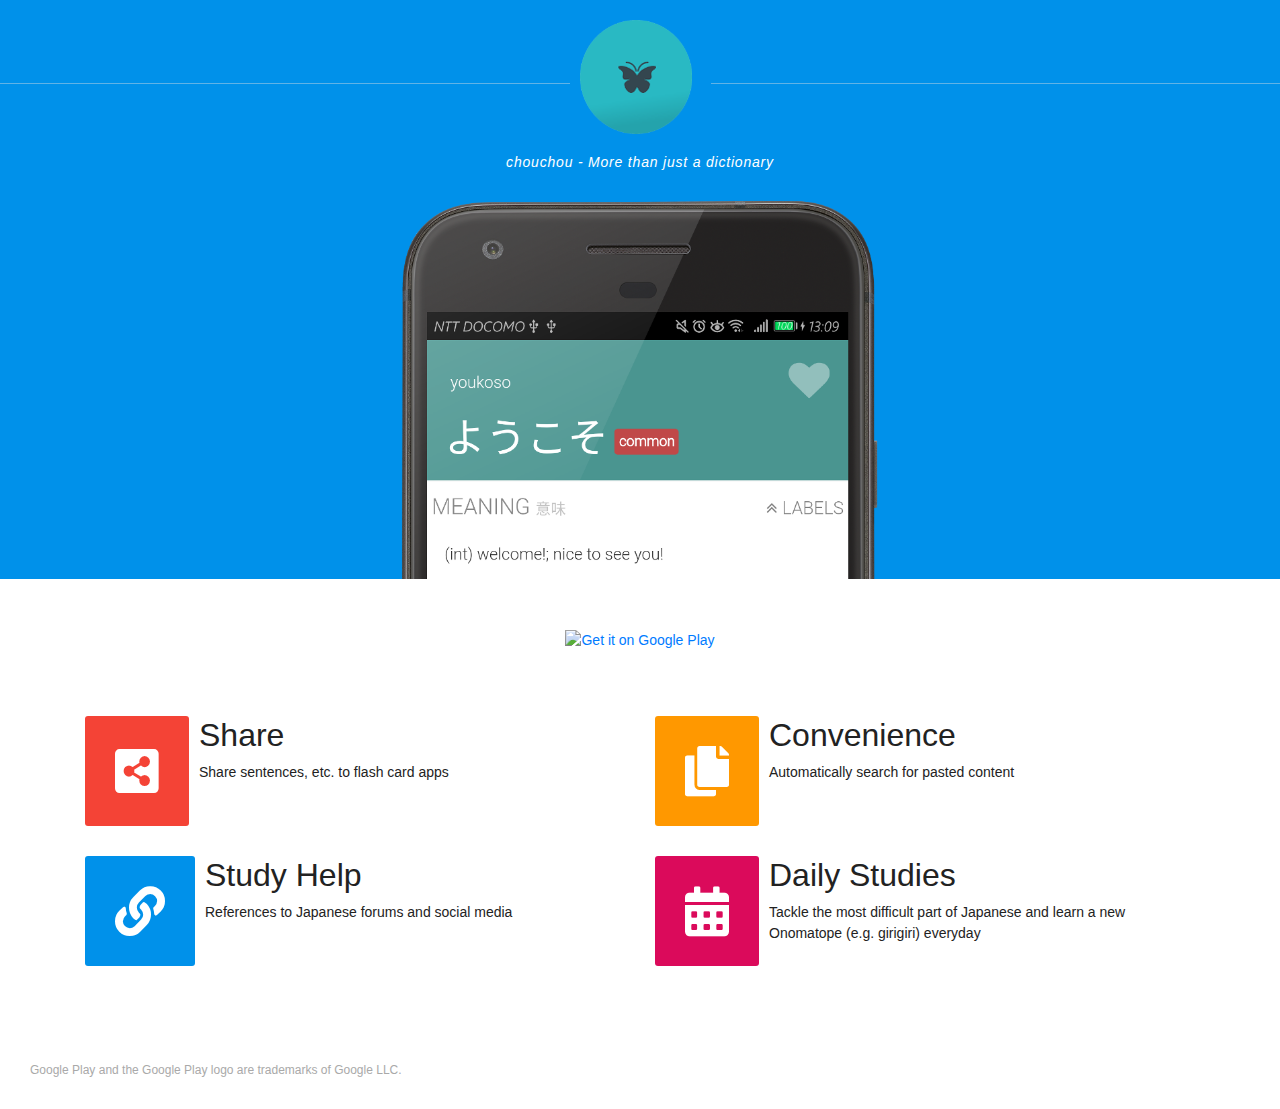
==== chouchou/index.html @ 8c24efc5 "presentation site for chouchou" ====
<!DOCTYPE html>
<html>
<head>
	<meta charset="utf-8">
	<link href="main.css" rel="stylesheet">
	<link href="https://fonts.googleapis.com/css?family=Open+Sans:300" rel="stylesheet">
	<link href="https://use.fontawesome.com/releases/v5.0.8/css/all.css" rel="stylesheet"> 
	<link rel="stylesheet" href="https://maxcdn.bootstrapcdn.com/bootstrap/4.0.0/css/bootstrap.min.css" integrity="sha384-Gn5384xqQ1aoWXA+058RXPxPg6fy4IWvTNh0E263XmFcJlSAwiGgFAW/dAiS6JXm" crossorigin="anonymous">
	<title>chouchou - Free Japanese Dictionary</title>
	<meta name="viewport" content="user-scalable=no, initial-scale=1, maximum-scale=1, minimum-scale=1, width=device-width" />
	<link rel="shortcut icon" type="image/png" href="favicon.png"/>
	<meta name="description" content="free Japanese dictionary chouchou">
	<meta name="keywords" content="japanese,dictionary,chouchou,app,android">
	<meta name="author" content="Michael Zanggl">
</head>
<body>
	<div class="wrapper">
		<header>
			<h1>
				<hr>
				<span>
					<img src="logobf114.png" alt="chouchou logo">
				</span>
			</h1>
			<h5>
				chouchou - More than just a dictionary
			</h5>
			<div id="device-art">
				<img class="img-fluid" src="device-art.png" alt="">
			</div>
		</header>
		<section class="highlights-wrapper">
			<div class="container">
				<div class="text-center">
					<a class="appstore-ref" href='https://play.google.com/store/apps/details?id=com.manabi.app&pcampaignid=MKT-Other-global-all-co-prtnr-py-PartBadge-Mar2515-1'><img alt='Get it on Google Play' src='https://play.google.com/intl/en_us/badges/images/generic/en_badge_web_generic.png'/></a>
				</div>

				<ul class="row">
					<li class="col-md-6">
						<i class="fa fa-share-alt-square"></i> 
						<span><h2>Share</h2>Share sentences, etc. to flash card apps</span>
					</li>
					<li class="col-md-6">
						<i class="fa fa-copy"></i>
						<span><h2>Convenience</h2>Automatically search for pasted content</span>
					</li>
					<li class="col-md-6">
						<i class="fa fa-link"></i>
						<span><h2>Study Help</h2>References to Japanese forums and social media</span>
					</li>
					<li class="col-md-6">
						<i class="fa fa-calendar-alt"></i>
						<span><h2>Daily Studies</h2>Tackle the most difficult part of Japanese and learn a new Onomatope (e.g. girigiri) everyday</span>
					</li>
				</ul>
			</div>
		</section>
	</div>
	<footer>
		Google Play and the Google Play logo are trademarks of Google LLC.
	</footer>
</body>
</html>
---- chouchou/main.css ----
html, body, div, span, applet, object, iframe,
h1, h2, h3, h4, h5, h6, p, blockquote, pre,
a, abbr, acronym, address, big, cite, code,
del, dfn, em, img, ins, kbd, q, s, samp,
small, strike, strong, sub, sup, tt, var,
b, u, i, center,
dl, dt, dd, ol, ul, li,
fieldset, form, label, legend,
table, caption, tbody, tfoot, thead, tr, th, td,
article, aside, canvas, details, embed, 
figure, figcaption, footer, header, hgroup, 
menu, nav, output, ruby, section, summary,
time, mark, audio, video {
	margin: 0;
	padding: 0;
	border: 0;
	font-size: 100%;
	font: inherit;
	vertical-align: baseline;
}
/* HTML5 display-role reset for older browsers */
article, aside, details, figcaption, figure, 
footer, header, hgroup, menu, nav, section {
	display: block;
}
body {
	line-height: 1;
}
ol, ul {
	list-style: none;
}
blockquote, q {
	quotes: none;
}
blockquote:before, blockquote:after,
q:before, q:after {
	content: '';
	content: none;
}
table {
	border-collapse: collapse;
	border-spacing: 0;
}

html, body {
	margin: 0;
	font-size: 16px;
	font-family: 'Open Sans', Arial, sans-serif;
	color: white;
}
.wrapper {
	position: relative;
}
header {
	text-align: center;
	width: 100%;
	position: relative;
	background: #0091EA;
	background-repeat: no-repeat;
	color:white;
}
header h1 {
	font-size: 40px;
	padding-top: 20px;
	font-weight: bold;
	position: relative;
}
header h1 hr {
	position: absolute;
	top: 50%;
	width: 100%;
	z-index: 1;
	height: 2px;
	border-color: rgba(225, 225, 225, 0.43);
	left: 0;
}
header h1 span {
	background-color: RGB(0, 145, 234);
	z-index: 2;
	display: inline-block;
	padding: 0 10px;
	position: relative;
}
header h5 {
	font-style: italic;
	font-size: 14px;
	margin-top:20px;
	letter-spacing: .8px;
}
header h1 img {
	display: inline-block;
	vertical-align: middle;
	margin-right: 7px;
}
.highlights-wrapper {
	font-size: 13px;
	color: rgb(34,34,34);
	margin: 50px 0;

}
.highlights-wrapper ul {
	margin-top: 50px;
}
.highlights-wrapper ul li {
	padding: 15px;
}
.highlights-wrapper ul li:nth-of-type(1) i {
	background-color: #F44336;
}
.highlights-wrapper ul li:nth-of-type(2) i {
	background-color: #FF9800;
}
.highlights-wrapper ul li:nth-of-type(3) i {
	background-color: #0091EA;
}
.highlights-wrapper ul li:nth-of-type(4) i {
	background-color: #DB0A5B;
}
.highlights-wrapper ul li i {
	font-size: 50px;
	margin-right: 10px;
	vertical-align: middle;
	padding: 30px;
	color: white;
	border-radius: 3px;
	display: inline-block;
	float: left;
}

#device-art {
	position: relative;
	height: 400px;
}
#device-art img {
	position: absolute;
	bottom: 0;
	max-height: 400px;
	margin-left: auto;
	margin-right: auto;
	left: 0;
	right: 0;
}
.appstore-ref {
	margin: 0 auto;
}
.appstore-ref img {
	width: 300px;
}
footer {
	color: darkgrey;
	font-size: 12px;
	padding: 30px;
}



@media (min-width:992px){
	.highlights-wrapper {
		font-size: 14px;
	}
}
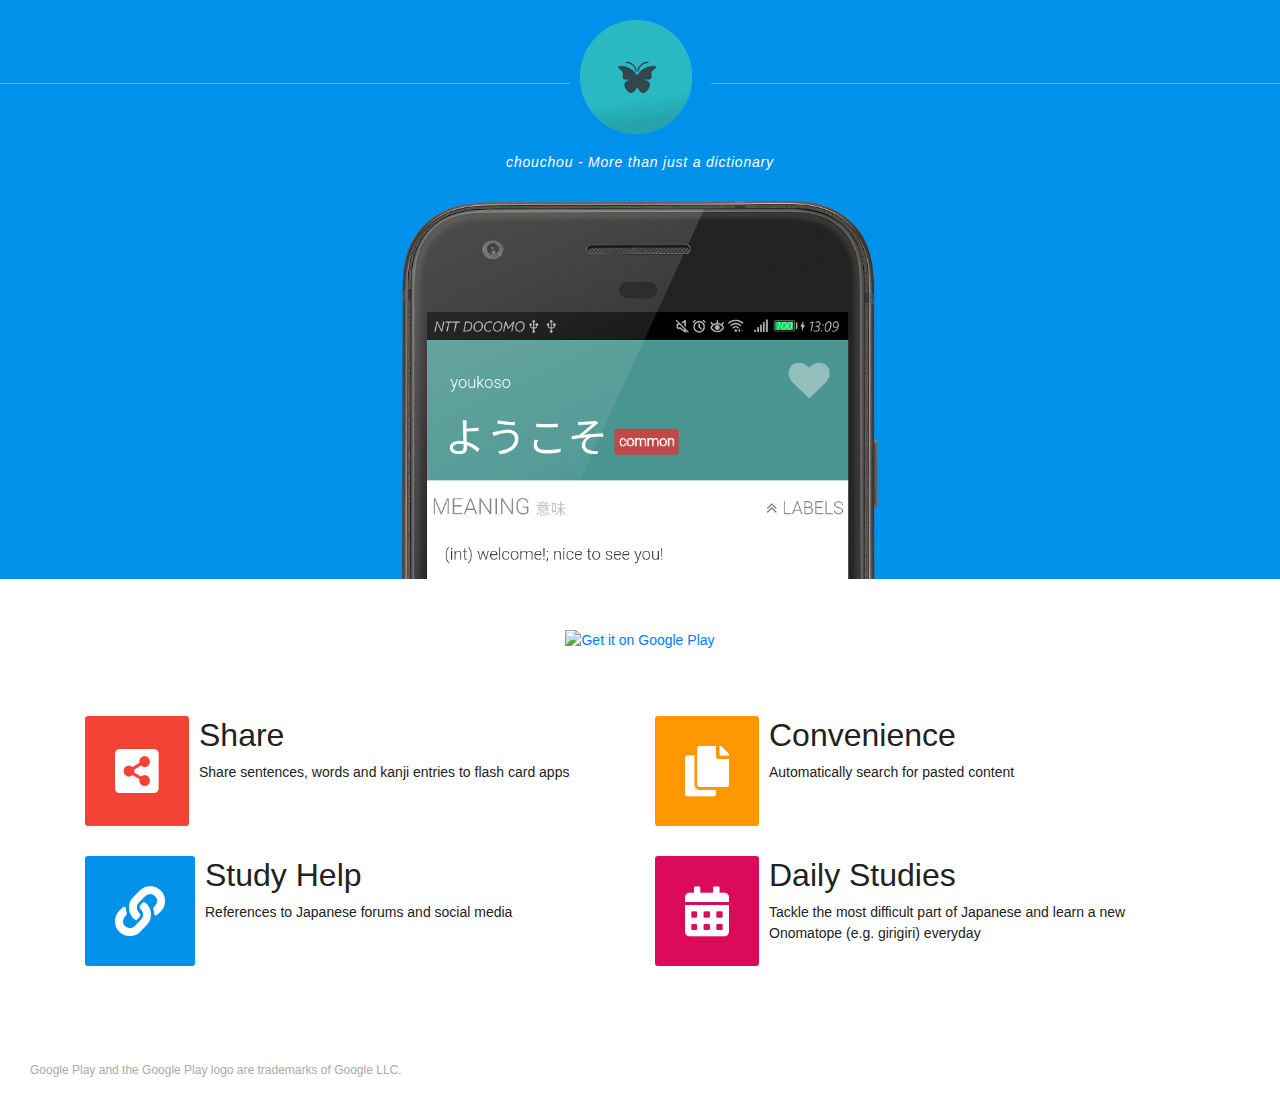
==== commit d84c40f2: "presentation site for chouchou" ====
--- a/chouchou/index.html
+++ b/chouchou/index.html
@@ -38,7 +38,7 @@
 				<ul class="row">
 					<li class="col-md-6">
 						<i class="fa fa-share-alt-square"></i> 
-						<span><h2>Share</h2>Share sentences, etc. to flash card apps</span>
+						<span><h2>Share</h2>Share sentences, words and kanji entries to flash card apps</span>
 					</li>
 					<li class="col-md-6">
 						<i class="fa fa-copy"></i>
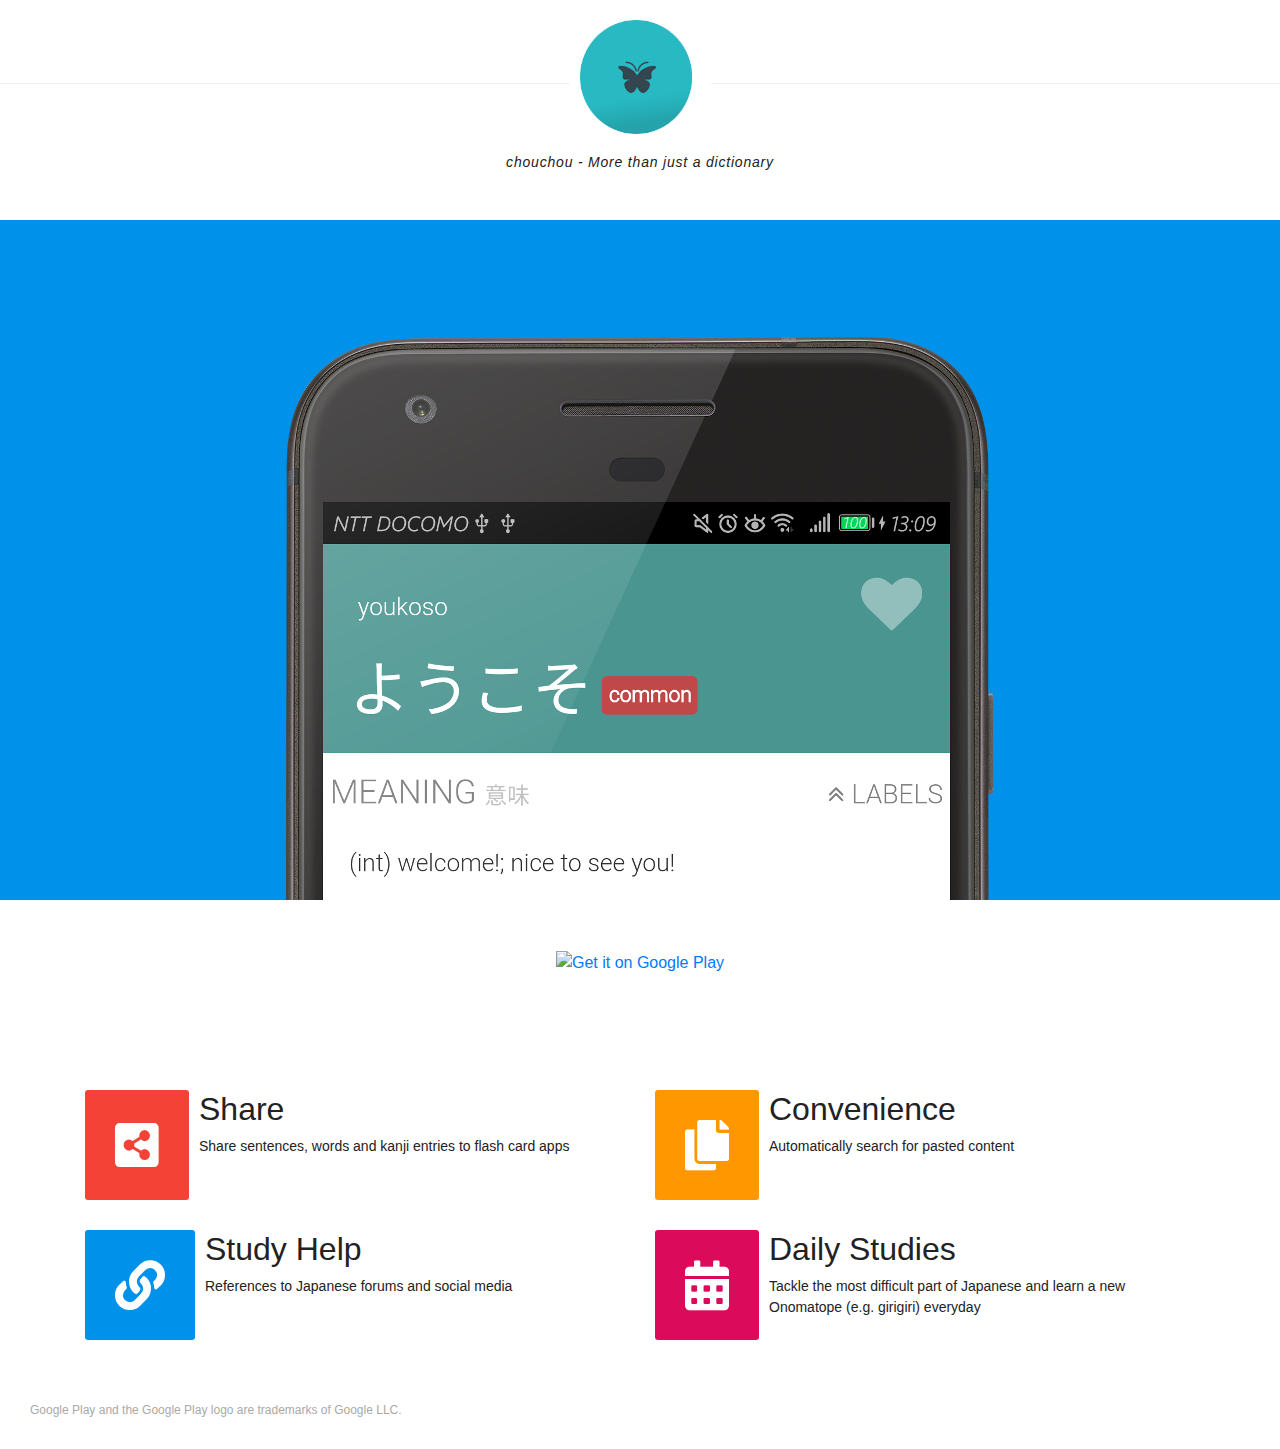
==== commit 0afd2cc4: "design improvement" ====
--- a/chouchou/index.html
+++ b/chouchou/index.html
@@ -16,24 +16,26 @@
 <body>
 	<div class="wrapper">
 		<header>
-			<h1>
-				<hr>
-				<span>
-					<img src="logobf114.png" alt="chouchou logo">
-				</span>
-			</h1>
-			<h5>
-				chouchou - More than just a dictionary
-			</h5>
+			<div class="title-wrapper">
+				<h1>
+					<hr>
+					<span>
+						<img src="logobf114.png" alt="chouchou logo">
+					</span>
+				</h1>
+				<h5>
+					chouchou - More than just a dictionary
+				</h5>
+			</div>
 			<div id="device-art">
 				<img class="img-fluid" src="device-art.png" alt="">
 			</div>
 		</header>
+		<div class="text-center get-wrapper">
+			<a class="appstore-ref" href='https://play.google.com/store/apps/details?id=com.manabi.app&pcampaignid=MKT-Other-global-all-co-prtnr-py-PartBadge-Mar2515-1'><img alt='Get it on Google Play' src='https://play.google.com/intl/en_us/badges/images/generic/en_badge_web_generic.png'/></a>
+		</div>
 		<section class="highlights-wrapper">
 			<div class="container">
-				<div class="text-center">
-					<a class="appstore-ref" href='https://play.google.com/store/apps/details?id=com.manabi.app&pcampaignid=MKT-Other-global-all-co-prtnr-py-PartBadge-Mar2515-1'><img alt='Get it on Google Play' src='https://play.google.com/intl/en_us/badges/images/generic/en_badge_web_generic.png'/></a>
-				</div>
 
 				<ul class="row">
 					<li class="col-md-6">
--- a/chouchou/main.css
+++ b/chouchou/main.css
@@ -55,9 +55,11 @@
 	text-align: center;
 	width: 100%;
 	position: relative;
-	background: #0091EA;
-	background-repeat: no-repeat;
-	color:white;
+	color:rgb(34,34,34);
+}
+.title-wrapper {
+	height: 100vh;
+	position: relative;
 }
 header h1 {
 	font-size: 40px;
@@ -71,11 +73,11 @@
 	width: 100%;
 	z-index: 1;
 	height: 2px;
-	border-color: rgba(225, 225, 225, 0.43);
+	border-color: rgba(225, 225, 225, 0.5);
 	left: 0;
 }
 header h1 span {
-	background-color: RGB(0, 145, 234);
+	background-color: white;
 	z-index: 2;
 	display: inline-block;
 	padding: 0 10px;
@@ -92,11 +94,12 @@
 	vertical-align: middle;
 	margin-right: 7px;
 }
+.get-wrapper {
+	padding: 50px 0;
+}
 .highlights-wrapper {
 	font-size: 13px;
 	color: rgb(34,34,34);
-	margin: 50px 0;
-
 }
 .highlights-wrapper ul {
 	margin-top: 50px;
@@ -128,8 +131,12 @@
 }
 
 #device-art {
-	position: relative;
-	height: 400px;
+	background: RGB(0, 145, 234);
+	position: absolute;
+	bottom: 0;
+	left: 0;
+	width: 100%;
+	height: calc(100vh - 220px);
 }
 #device-art img {
 	position: absolute;
@@ -139,6 +146,7 @@
 	margin-right: auto;
 	left: 0;
 	right: 0;
+	max-height: 100%;
 }
 .appstore-ref {
 	margin: 0 auto;
@@ -152,8 +160,6 @@
 	padding: 30px;
 }
 
-
-
 @media (min-width:992px){
 	.highlights-wrapper {
 		font-size: 14px;
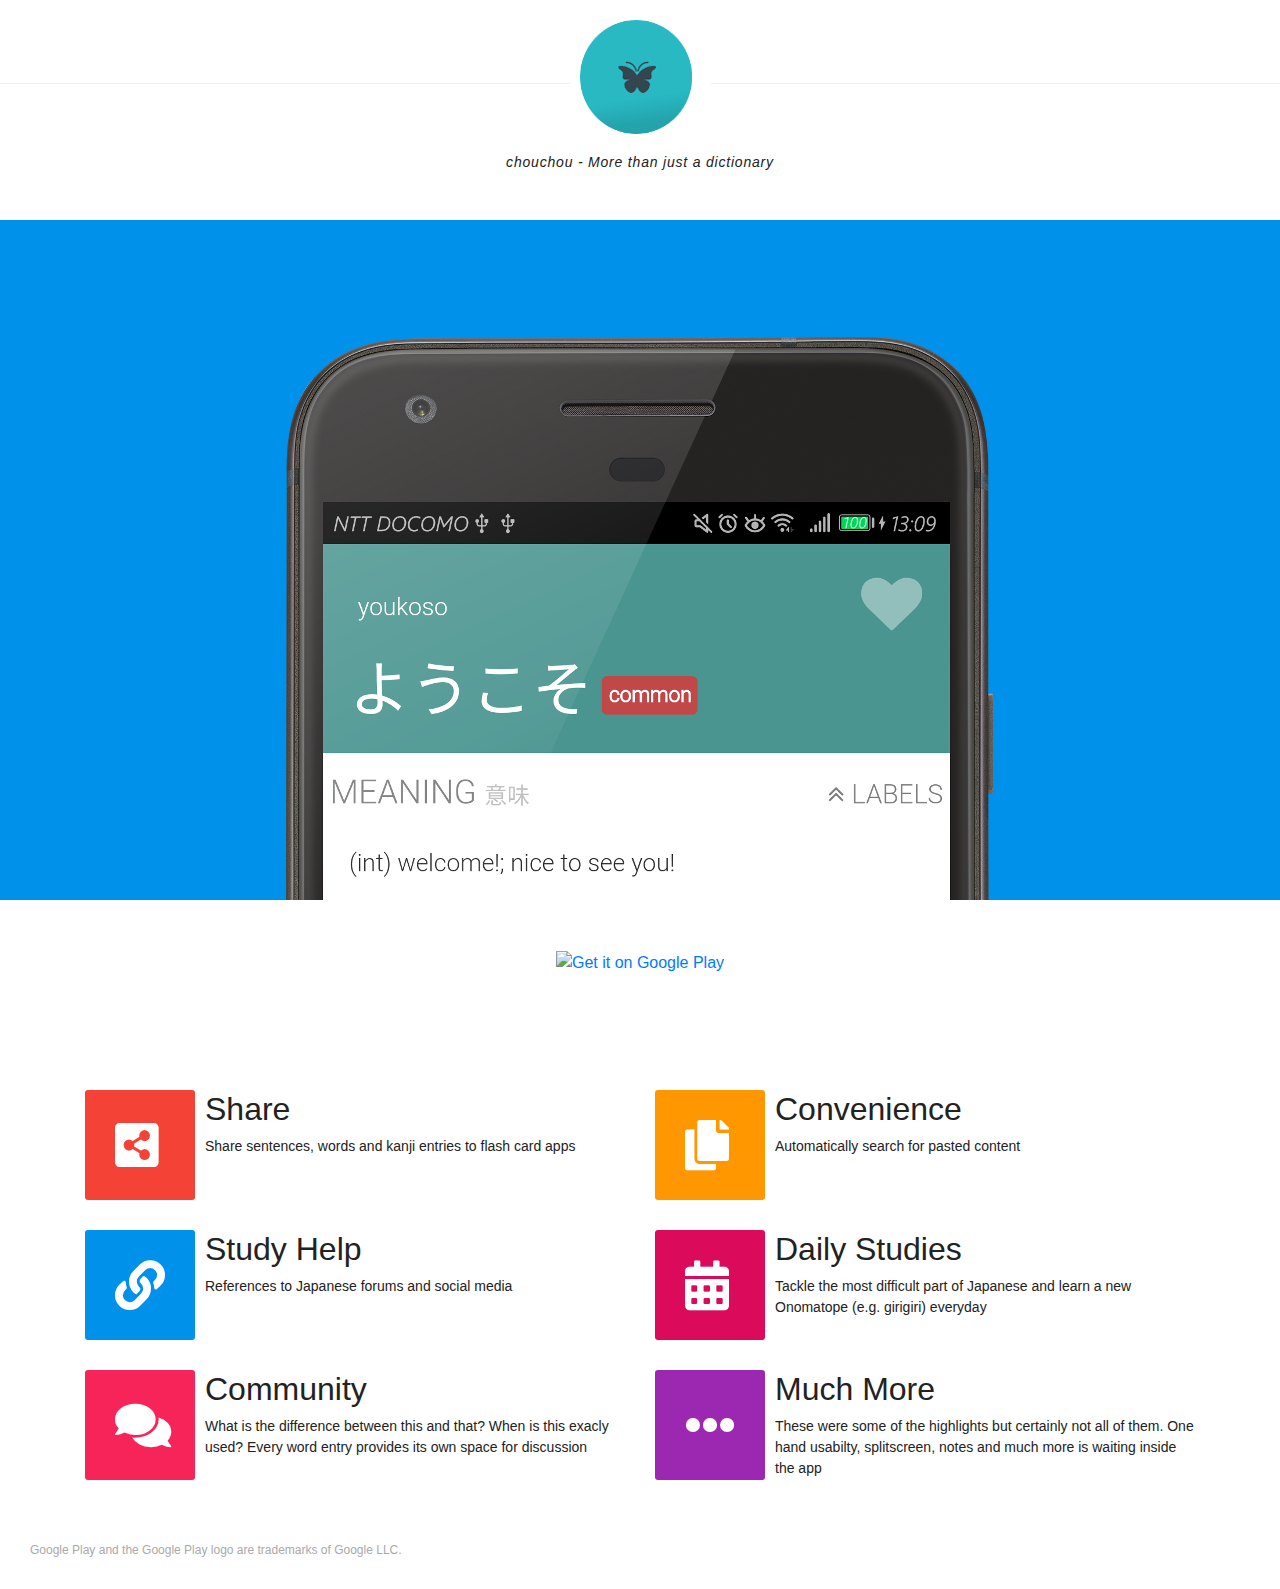
==== commit a8ba8b23: "added more highlights" ====
--- a/chouchou/index.html
+++ b/chouchou/index.html
@@ -54,6 +54,14 @@
 						<i class="fa fa-calendar-alt"></i>
 						<span><h2>Daily Studies</h2>Tackle the most difficult part of Japanese and learn a new Onomatope (e.g. girigiri) everyday</span>
 					</li>
+					<li class="col-md-6">
+						<i class="fa fa-comments"></i>
+						<span><h2>Community</h2>What is the difference between this and that? When is this exacly used? Every word entry provides its own space for discussion</span>
+					</li>
+					<li class="col-md-6">
+						<i class="fa fa-ellipsis-h"></i>
+						<span><h2>Much More</h2>These were some of the highlights but certainly not all of them. One hand usabilty, splitscreen, notes and much more is waiting inside the app</span>
+					</li>
 				</ul>
 			</div>
 		</section>
--- a/chouchou/main.css
+++ b/chouchou/main.css
@@ -117,7 +117,13 @@
 	background-color: #0091EA;
 }
 .highlights-wrapper ul li:nth-of-type(4) i {
-	background-color: #DB0A5B;
+    background-color: #DB0A5B;
+}
+.highlights-wrapper ul li:nth-of-type(5) i {
+    background-color: #F62459;
+}
+.highlights-wrapper ul li:nth-of-type(6) i {
+    background-color: #9C27B0;
 }
 .highlights-wrapper ul li i {
 	font-size: 50px;
@@ -128,6 +134,7 @@
 	border-radius: 3px;
 	display: inline-block;
 	float: left;
+	width: 110px;
 }
 
 #device-art {
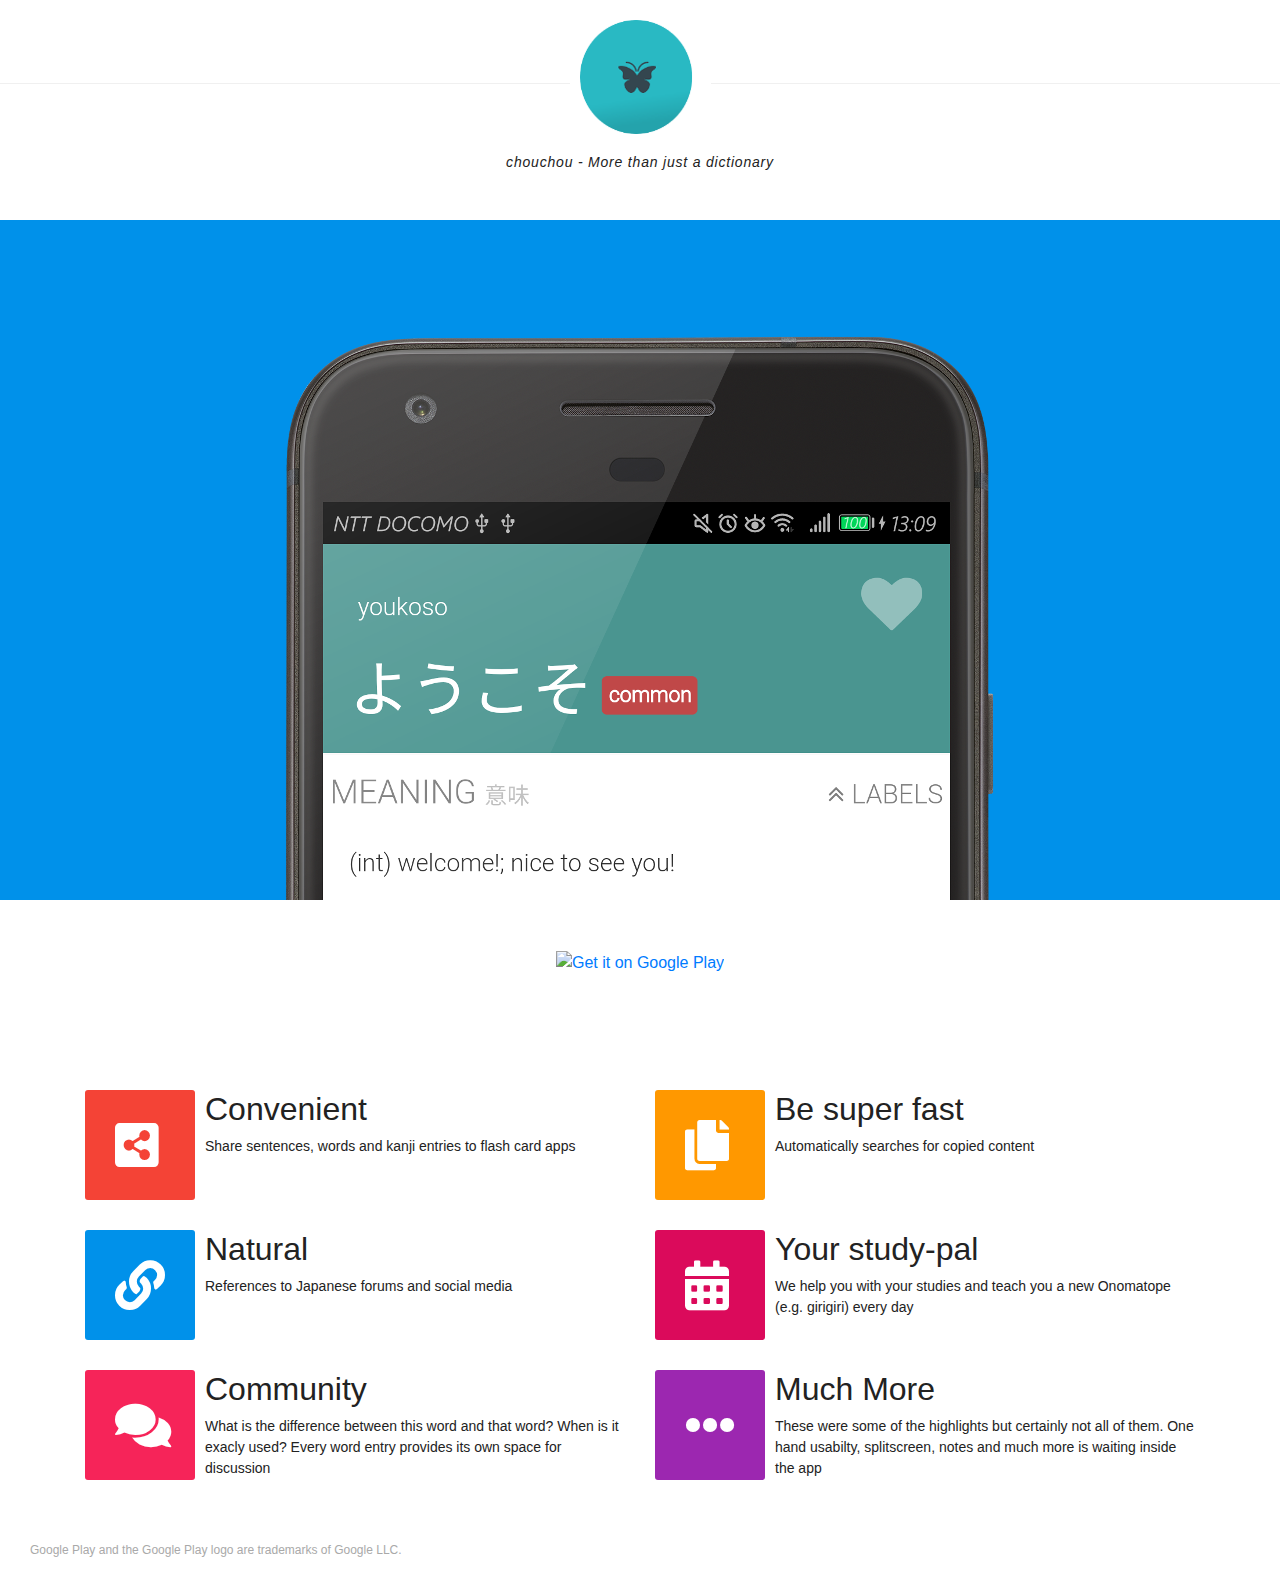
==== commit 93bf3bee: "Update index.html" ====
--- a/chouchou/index.html
+++ b/chouchou/index.html
@@ -40,23 +40,23 @@
 				<ul class="row">
 					<li class="col-md-6">
 						<i class="fa fa-share-alt-square"></i> 
-						<span><h2>Share</h2>Share sentences, words and kanji entries to flash card apps</span>
+						<span><h2>Convenient</h2>Share sentences, words and kanji entries to flash card apps</span>
 					</li>
 					<li class="col-md-6">
 						<i class="fa fa-copy"></i>
-						<span><h2>Convenience</h2>Automatically search for pasted content</span>
+						<span><h2>Be super fast</h2>Automatically searches for copied content</span>
 					</li>
 					<li class="col-md-6">
 						<i class="fa fa-link"></i>
-						<span><h2>Study Help</h2>References to Japanese forums and social media</span>
+						<span><h2>Natural</h2>References to Japanese forums and social media</span>
 					</li>
 					<li class="col-md-6">
 						<i class="fa fa-calendar-alt"></i>
-						<span><h2>Daily Studies</h2>Tackle the most difficult part of Japanese and learn a new Onomatope (e.g. girigiri) everyday</span>
+						<span><h2>Your study-pal</h2>We help you with your studies and teach you a new Onomatope (e.g. girigiri) every day</span>
 					</li>
 					<li class="col-md-6">
 						<i class="fa fa-comments"></i>
-						<span><h2>Community</h2>What is the difference between this and that? When is this exacly used? Every word entry provides its own space for discussion</span>
+						<span><h2>Community</h2>What is the difference between this word and that word? When is it exacly used? Every word entry provides its own space for discussion</span>
 					</li>
 					<li class="col-md-6">
 						<i class="fa fa-ellipsis-h"></i>
@@ -70,4 +70,4 @@
 		Google Play and the Google Play logo are trademarks of Google LLC.
 	</footer>
 </body>
-</html>+</html>
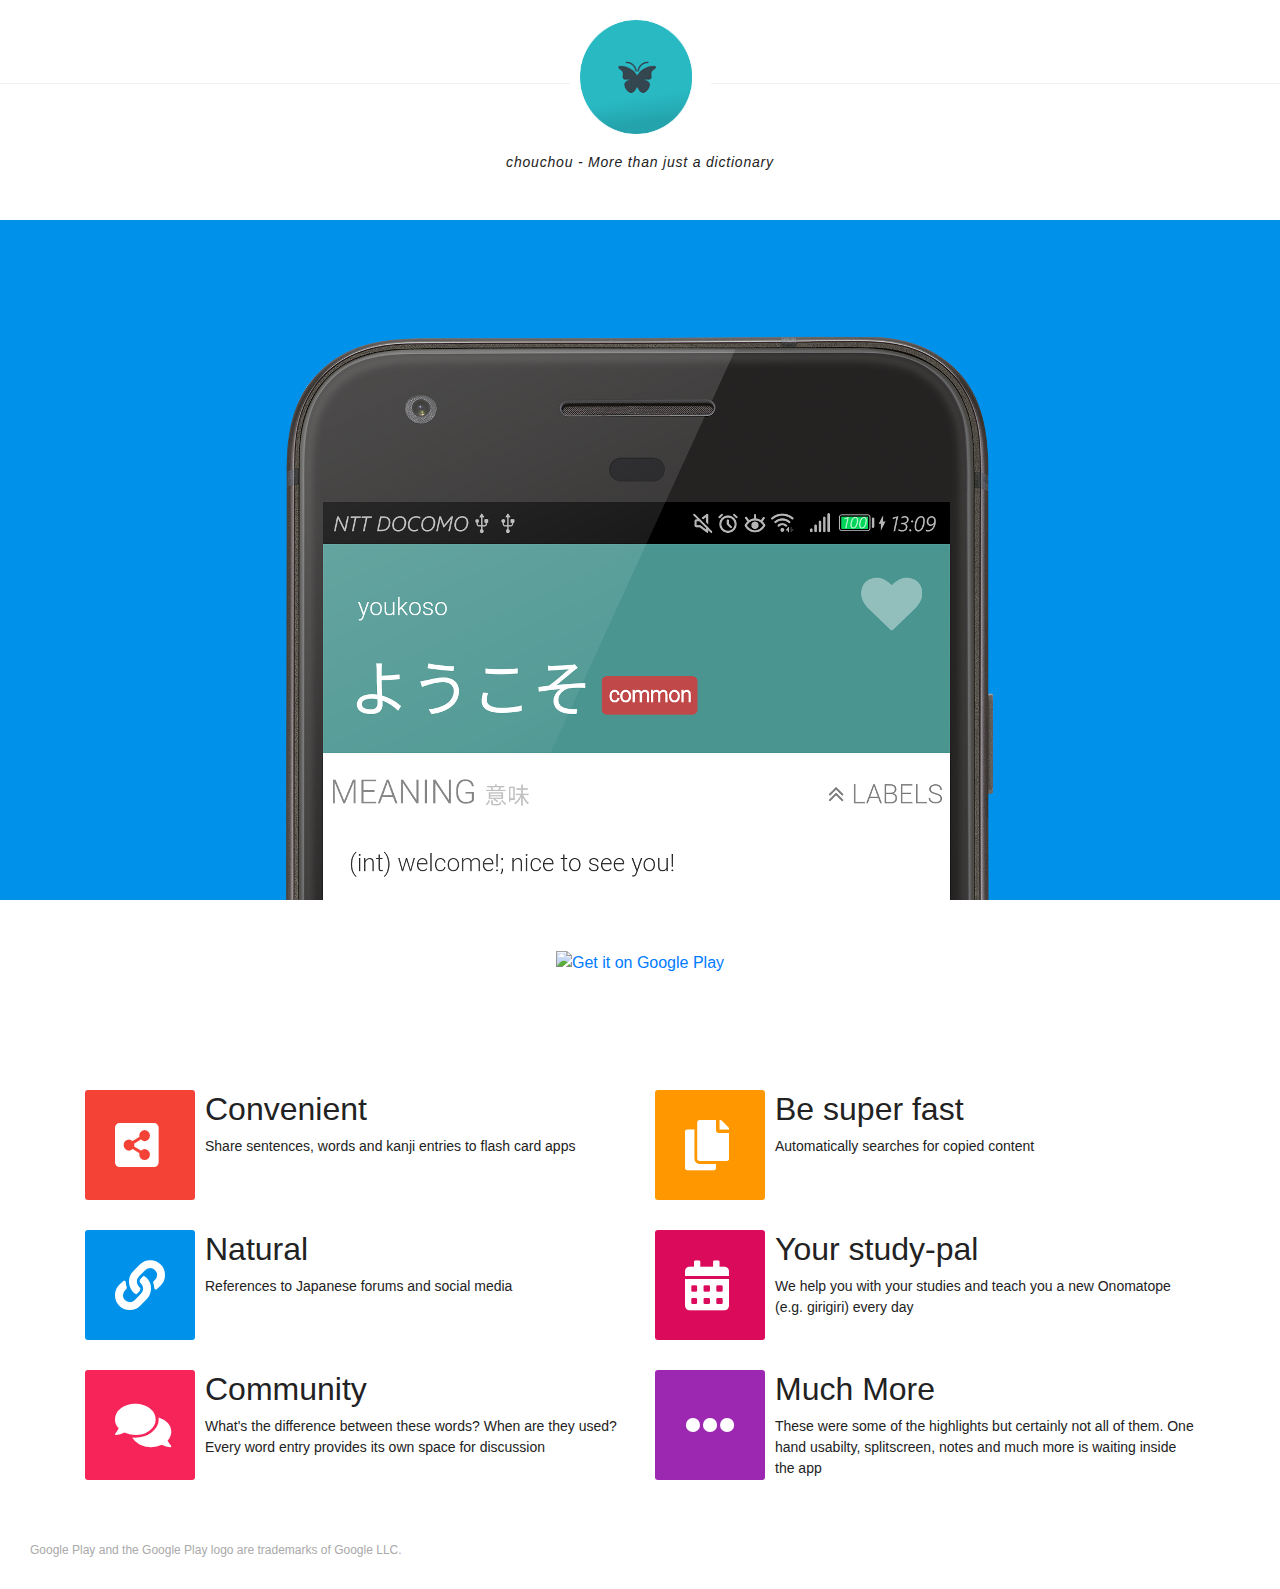
==== commit 65d62f95: "Update index.html" ====
--- a/chouchou/index.html
+++ b/chouchou/index.html
@@ -56,7 +56,7 @@
 					</li>
 					<li class="col-md-6">
 						<i class="fa fa-comments"></i>
-						<span><h2>Community</h2>What is the difference between this word and that word? When is it exacly used? Every word entry provides its own space for discussion</span>
+						<span><h2>Community</h2>What's the difference between these words? When are they used? Every word entry provides its own space for discussion</span>
 					</li>
 					<li class="col-md-6">
 						<i class="fa fa-ellipsis-h"></i>
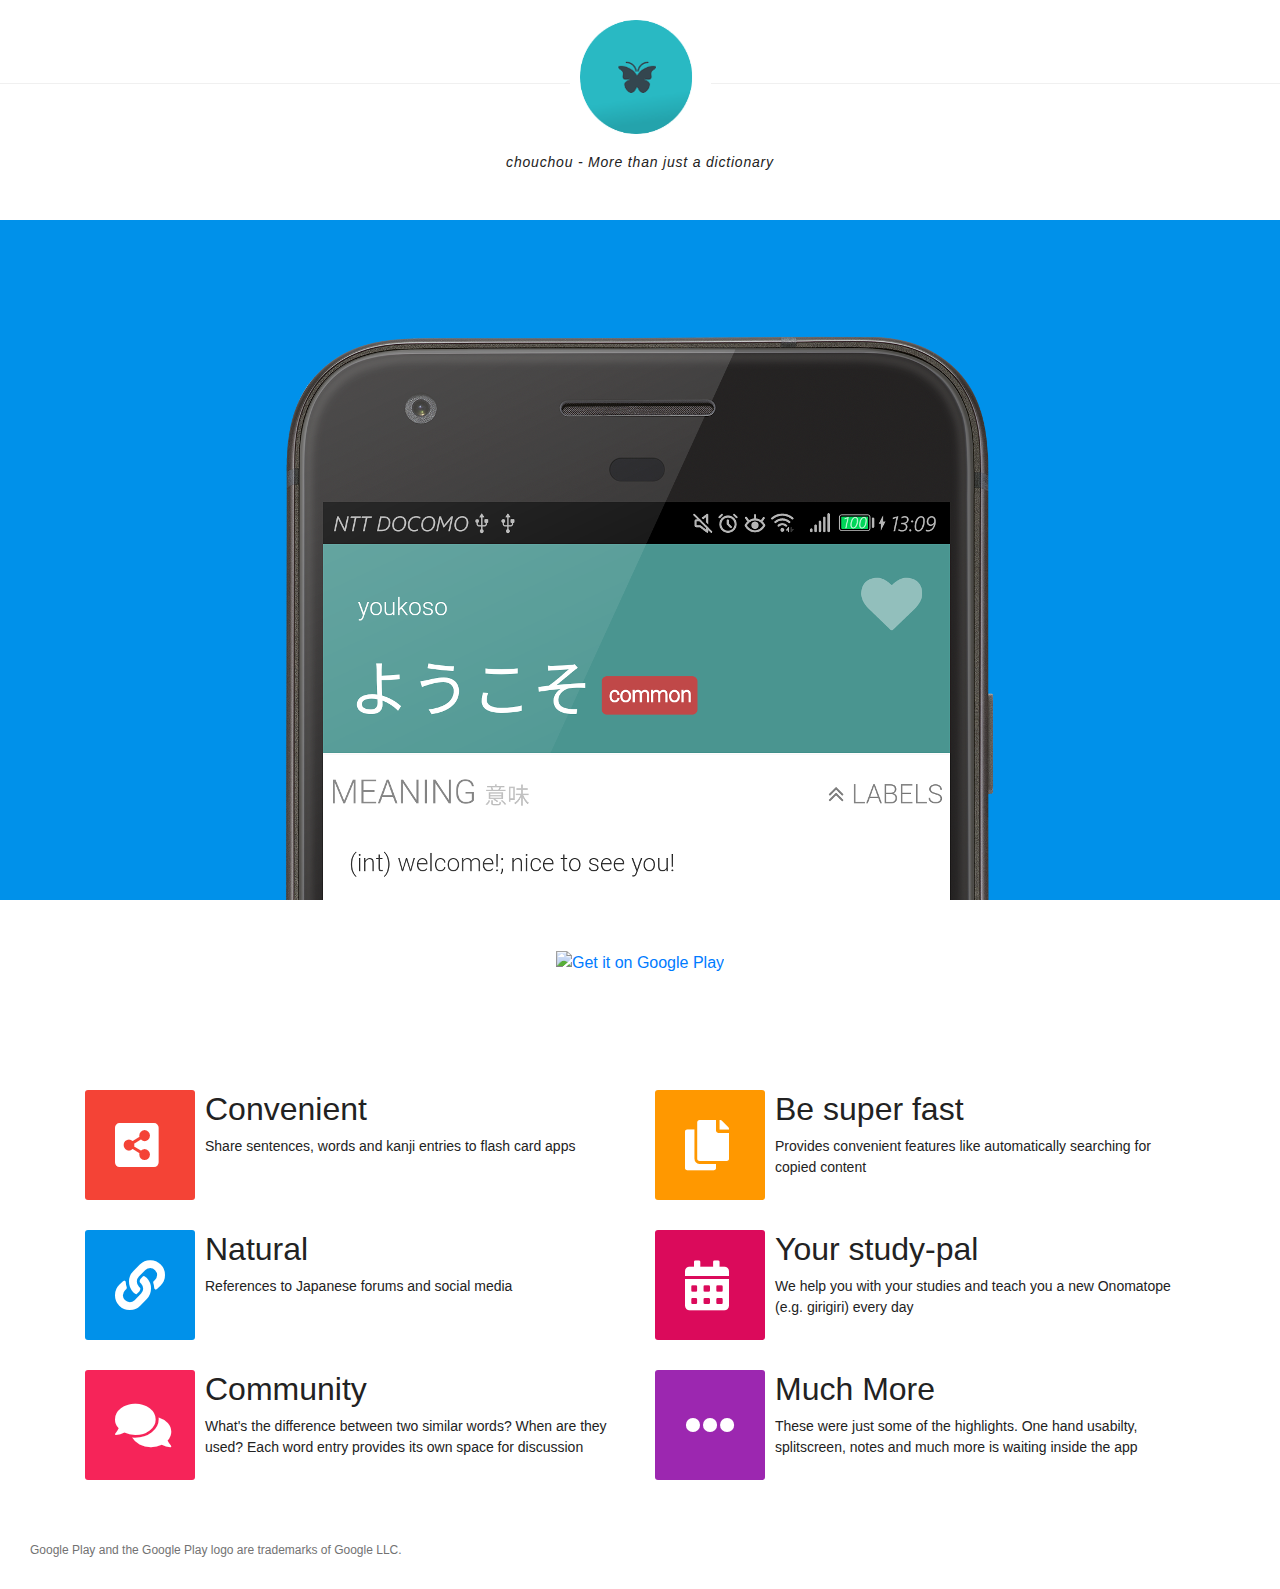
==== commit 183011e0: "chouchou: fixed accessibility issues and wordings" ====
--- a/chouchou/index.html
+++ b/chouchou/index.html
@@ -1,5 +1,5 @@
 <!DOCTYPE html>
-<html>
+<html lang="en">
 <head>
 	<meta charset="utf-8">
 	<link href="main.css" rel="stylesheet">
@@ -7,10 +7,9 @@
 	<link href="https://use.fontawesome.com/releases/v5.0.8/css/all.css" rel="stylesheet"> 
 	<link rel="stylesheet" href="https://maxcdn.bootstrapcdn.com/bootstrap/4.0.0/css/bootstrap.min.css" integrity="sha384-Gn5384xqQ1aoWXA+058RXPxPg6fy4IWvTNh0E263XmFcJlSAwiGgFAW/dAiS6JXm" crossorigin="anonymous">
 	<title>chouchou - Free Japanese Dictionary</title>
-	<meta name="viewport" content="user-scalable=no, initial-scale=1, maximum-scale=1, minimum-scale=1, width=device-width" />
+	<meta name="viewport" content="initial-scale=1, maximum-scale=5, minimum-scale=1, width=device-width" />
 	<link rel="shortcut icon" type="image/png" href="favicon.png"/>
 	<meta name="description" content="free Japanese dictionary chouchou">
-	<meta name="keywords" content="japanese,dictionary,chouchou,app,android">
 	<meta name="author" content="Michael Zanggl">
 </head>
 <body>
@@ -44,7 +43,7 @@
 					</li>
 					<li class="col-md-6">
 						<i class="fa fa-copy"></i>
-						<span><h2>Be super fast</h2>Automatically searches for copied content</span>
+						<span><h2>Be super fast</h2>Provides convenient features like automatically searching for copied content</span>
 					</li>
 					<li class="col-md-6">
 						<i class="fa fa-link"></i>
@@ -56,11 +55,11 @@
 					</li>
 					<li class="col-md-6">
 						<i class="fa fa-comments"></i>
-						<span><h2>Community</h2>What's the difference between these words? When are they used? Every word entry provides its own space for discussion</span>
+						<span><h2>Community</h2>What's the difference between two similar words? When are they used? Each word entry provides its own space for discussion</span>
 					</li>
 					<li class="col-md-6">
 						<i class="fa fa-ellipsis-h"></i>
-						<span><h2>Much More</h2>These were some of the highlights but certainly not all of them. One hand usabilty, splitscreen, notes and much more is waiting inside the app</span>
+						<span><h2>Much More</h2>These were just some of the highlights. One hand usabilty, splitscreen, notes and much more is waiting inside the app</span>
 					</li>
 				</ul>
 			</div>
--- a/chouchou/main.css
+++ b/chouchou/main.css
@@ -162,7 +162,7 @@
 	width: 300px;
 }
 footer {
-	color: darkgrey;
+	color: #727272;
 	font-size: 12px;
 	padding: 30px;
 }
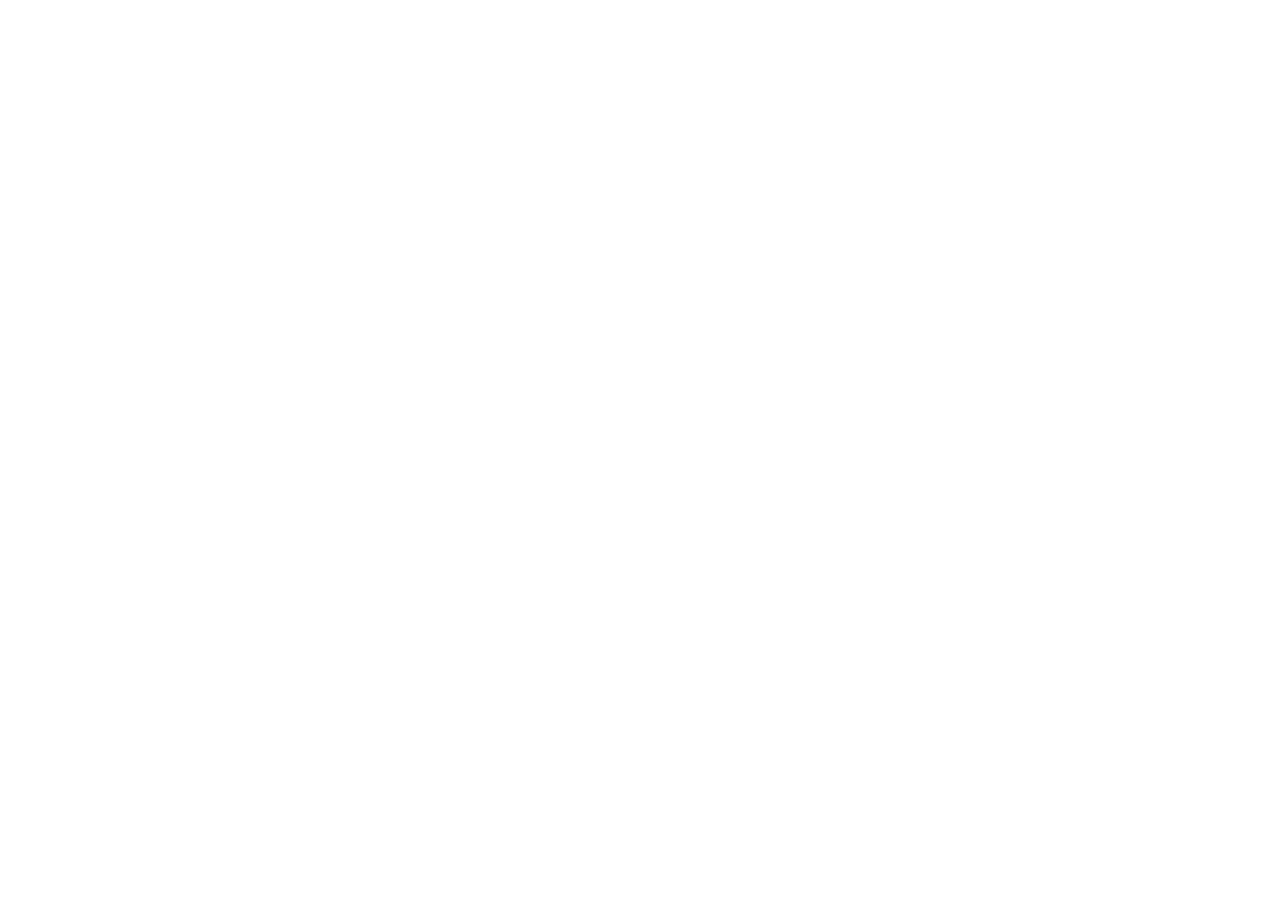
==== commit dd40a035: "replace with redirect" ====
--- a/chouchou/index.html
+++ b/chouchou/index.html
@@ -1,72 +1,10 @@
-<!DOCTYPE html>
-<html lang="en">
-<head>
-	<meta charset="utf-8">
-	<link href="main.css" rel="stylesheet">
-	<link href="https://fonts.googleapis.com/css?family=Open+Sans:300" rel="stylesheet">
-	<link href="https://use.fontawesome.com/releases/v5.0.8/css/all.css" rel="stylesheet"> 
-	<link rel="stylesheet" href="https://maxcdn.bootstrapcdn.com/bootstrap/4.0.0/css/bootstrap.min.css" integrity="sha384-Gn5384xqQ1aoWXA+058RXPxPg6fy4IWvTNh0E263XmFcJlSAwiGgFAW/dAiS6JXm" crossorigin="anonymous">
-	<title>chouchou - Free Japanese Dictionary</title>
-	<meta name="viewport" content="initial-scale=1, maximum-scale=5, minimum-scale=1, width=device-width" />
-	<link rel="shortcut icon" type="image/png" href="favicon.png"/>
-	<meta name="description" content="free Japanese dictionary chouchou">
-	<meta name="author" content="Michael Zanggl">
-</head>
-<body>
-	<div class="wrapper">
-		<header>
-			<div class="title-wrapper">
-				<h1>
-					<hr>
-					<span>
-						<img src="logobf114.png" alt="chouchou logo">
-					</span>
-				</h1>
-				<h5>
-					chouchou - More than just a dictionary
-				</h5>
-			</div>
-			<div id="device-art">
-				<img class="img-fluid" src="device-art.png" alt="">
-			</div>
-		</header>
-		<div class="text-center get-wrapper">
-			<a class="appstore-ref" href='https://play.google.com/store/apps/details?id=com.manabi.app&pcampaignid=MKT-Other-global-all-co-prtnr-py-PartBadge-Mar2515-1'><img alt='Get it on Google Play' src='https://play.google.com/intl/en_us/badges/images/generic/en_badge_web_generic.png'/></a>
-		</div>
-		<section class="highlights-wrapper">
-			<div class="container">
+<html>
+  <head>
+    <meta http-equiv="refresh" content="0; url=https://michaelzanggl.com/chouchou" />
+    <link rel="canonical" href="https://michaelzanggl.com/chouchou">
+  </head>
 
-				<ul class="row">
-					<li class="col-md-6">
-						<i class="fa fa-share-alt-square"></i> 
-						<span><h2>Convenient</h2>Share sentences, words and kanji entries to flash card apps</span>
-					</li>
-					<li class="col-md-6">
-						<i class="fa fa-copy"></i>
-						<span><h2>Be super fast</h2>Provides convenient features like automatically searching for copied content</span>
-					</li>
-					<li class="col-md-6">
-						<i class="fa fa-link"></i>
-						<span><h2>Natural</h2>References to Japanese forums and social media</span>
-					</li>
-					<li class="col-md-6">
-						<i class="fa fa-calendar-alt"></i>
-						<span><h2>Your study-pal</h2>We help you with your studies and teach you a new Onomatope (e.g. girigiri) every day</span>
-					</li>
-					<li class="col-md-6">
-						<i class="fa fa-comments"></i>
-						<span><h2>Community</h2>What's the difference between two similar words? When are they used? Each word entry provides its own space for discussion</span>
-					</li>
-					<li class="col-md-6">
-						<i class="fa fa-ellipsis-h"></i>
-						<span><h2>Much More</h2>These were just some of the highlights. One hand usabilty, splitscreen, notes and much more is waiting inside the app</span>
-					</li>
-				</ul>
-			</div>
-		</section>
-	</div>
-	<footer>
-		Google Play and the Google Play logo are trademarks of Google LLC.
-	</footer>
-</body>
-</html>
+  <body>
+    <p><a href="https://michaelzanggl.com/chouchou">This site moved!</a></p>
+  </body>
+</html>